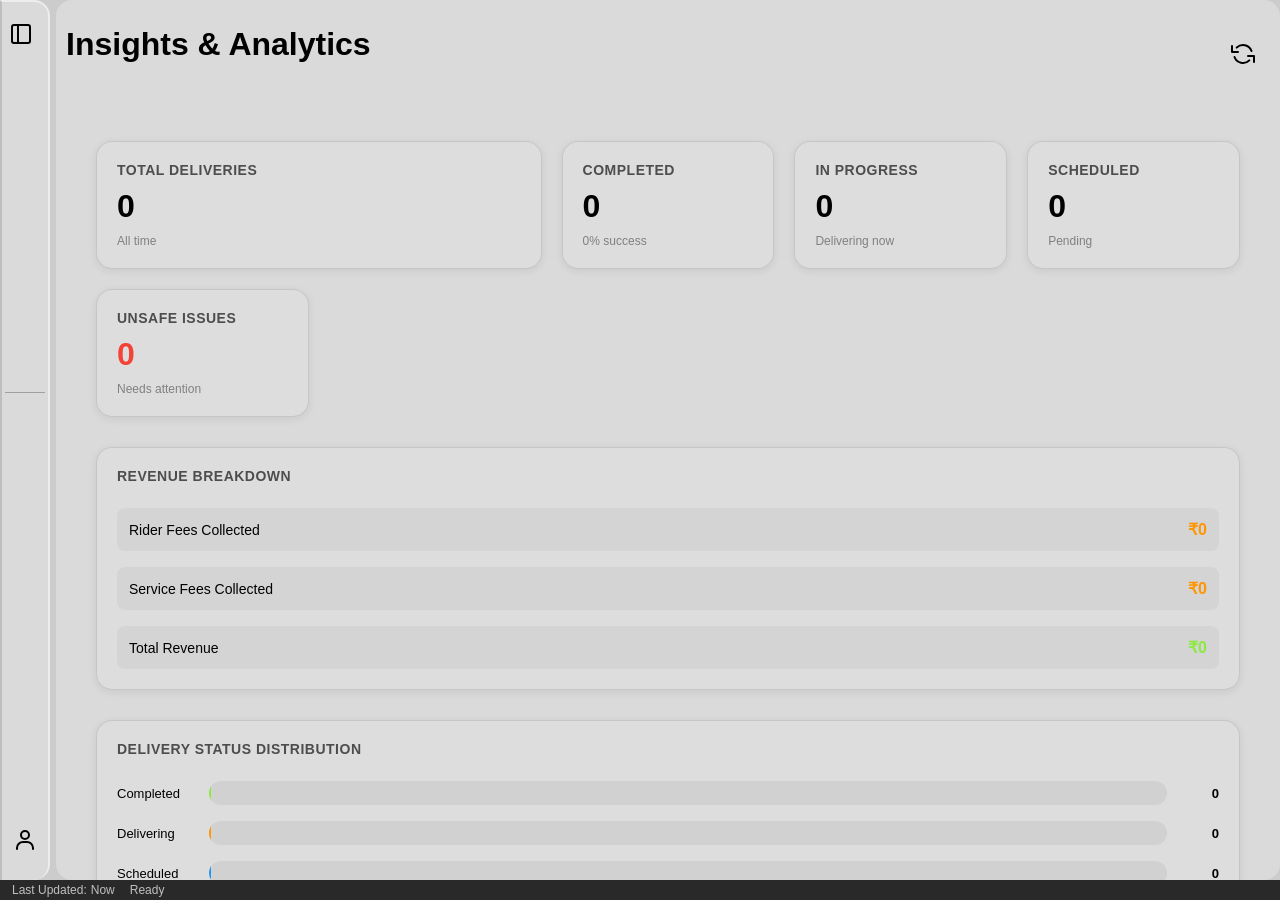
==== insights.html @ ecb58140 "Create insights page with analytics dashboard" ====
<!DOCTYPE html>
<html lang="en">
  <head>
    <meta charset="UTF-8" />
    <meta name="viewport" content="width=device-width, initial-scale=1.0" />
    <link rel="stylesheet" href="style.css" />
    <link rel="stylesheet" href="insights.css" />
    <title>Insights - Deliva</title>
  </head>
  <body>
    <div class="parent-container" id="parentContainer">
      <div class="menu-panel">
        <div class="menu-bg"></div>
        <div class="menu-header">
          <h3>Deliva</h3>
          <div class="header-item" id="menuBtn">
            <svg
              xmlns="http://www.w3.org/2000/svg"
              width="24"
              height="24"
              viewBox="0 0 24 24"
              fill="none"
              stroke="currentColor"
              stroke-width="2"
              stroke-linecap="round"
              stroke-linejoin="round"
              class="lucide lucide-panel-left-icon lucide-panel-left"
            >
              <rect width="18" height="18" x="3" y="3" rx="2" />
              <path d="M9 3v18" />
            </svg>
          </div>
        </div>

        <div class="menu-ctrl-sec">
          <div class="row">
            <div class="location-info" id="locationBtn">
              <div class="image"></div>
              <div class="name">Location</div>
            </div>
            <div class="location-info">
              <div class="image"></div>
              <div class="name">Location</div>
            </div>
            <div class="location-info">
              <div class="image"></div>
              <div class="name">Location</div>
            </div>
          </div>
          <div class="row">
            <div class="location-info">
              <div class="image"></div>
              <div class="name">Location</div>
            </div>
            <div class="location-info">
              <div class="image"></div>
              <div class="name">Location</div>
            </div>
            <div class="location-info">
              <div class="image"></div>
              <div class="name">Location</div>
            </div>
          </div>
          <div class="row">
            <div class="location-info">
              <div class="image"></div>
              <div class="name">Location</div>
            </div>
            <div class="location-info">
              <div class="image"></div>
              <div class="name">Location</div>
            </div>
            <div class="location-info">
              <div class="image"></div>
              <div class="name">Location</div>
            </div>
          </div>
        </div>
        <div class="divider"></div>
        <div class="menu-item-sec">
          <a href="index.html" class="menu-item" style="text-decoration: none; color: inherit;">Dashboard</a>
          <div class="menu-item">Insights</div>
          <div class="menu-item">Menu item</div>
          <div class="menu-item">Menu item</div>
          <div class="menu-item">Menu item</div>
          <div class="menu-item">Menu item</div>
          <div class="menu-item">Menu item</div>
        </div>

        <div class="menu-footer">
          <div class="menu-footer-item" id="profileBtn">
            <svg
              xmlns="http://www.w3.org/2000/svg"
              width="24"
              height="24"
              viewBox="0 0 24 24"
            >
              <g
                fill="none"
                stroke="currentColor"
                stroke-dasharray="28"
                stroke-linecap="round"
                stroke-linejoin="round"
                stroke-width="2"
              >
                <path d="M4 21v-1c0 -3.31 2.69 -6 6 -6h4c3.31 0 6 2.69 6 6v1">
                  <animate
                    fill="freeze"
                    attributeName="stroke-dashoffset"
                    dur="0.4s"
                    values="28;0"
                  />
                </path>
                <path
                  stroke-dashoffset="28"
                  d="M12 11c-2.21 0 -4 -1.79 -4 -4c0 -2.21 1.79 -4 4 -4c2.21 0 4 1.79 4 4c0 2.21 -1.79 4 -4 4Z"
                >
                  <animate
                    fill="freeze"
                    attributeName="stroke-dashoffset"
                    begin="0.4s"
                    dur="0.4s"
                    to="0"
                  />
                </path>
              </g>
            </svg>
          </div>
          <div class="menu-footer-item" id="settingBtn">
            <svg
              xmlns="http://www.w3.org/2000/svg"
              width="24"
              height="24"
              viewBox="0 0 24 24"
            >
              <g fill="none" stroke="currentColor" stroke-width="1.5">
                <circle cx="12" cy="12" r="3" />
                <path
                  d="M13.765 2.152C13.398 2 12.932 2 12 2s-1.398 0-1.765.152a2 2 0 0 0-1.083 1.083c-.092.223-.129.484-.143.863a1.62 1.62 0 0 1-.79 1.353a1.62 1.62 0 0 1-1.567.008c-.336-.178-.579-.436-.864-.756a2 2 0 0 0-1.083-1.083C3.398 2 2.932 2 2 2M10.235 21.848C10.602 22 11.068 22 12 22s1.398 0 1.765-.152a2 2 0 0 0 1.083-1.083c.092-.223.129-.484.143-.863a1.62 1.62 0 0 1 .79-1.353a1.62 1.62 0 0 1 1.567-.008c.336.178.579.436.864.756a2 2 0 0 0 1.083 1.083c.367.152.833.152 1.765.152M2 12c0 .932 0 1.398.152 1.765a2 2 0 0 0 1.083 1.083c.223.092.484.129.863.143a1.62 1.62 0 0 1 1.353.79a1.62 1.62 0 0 1 .008 1.567c-.178.336-.436.579-.756.864a2 2 0 0 0-1.083 1.083C2 20.602 2 21.068 2 22M22 12c0 .932 0 1.398-.152 1.765a2 2 0 0 1-1.083 1.083c-.223.092-.484.129-.863.143a1.62 1.62 0 0 0-1.353.79a1.62 1.62 0 0 0-.008 1.567c.178.336.436.579.756.864a2 2 0 0 1 1.083 1.083C22 20.602 22 21.068 22 22"
                />
              </g>
            </svg>
          </div>
        </div>
      </div>

      <div class="pages">
        <div class="page main">
          <div class="page-header">
            <h1 style="margin: 0;">Insights & Analytics</h1>
            <div class="header-item" id="refreshInsights" title="Refresh data">
              <svg
                xmlns="http://www.w3.org/2000/svg"
                width="24"
                height="24"
                viewBox="0 0 24 24"
                fill="none"
                stroke="currentColor"
                stroke-width="2"
                stroke-linecap="round"
                stroke-linejoin="round"
              >
                <polyline points="1 4 1 10 7 10"></polyline>
                <polyline points="23 20 23 14 17 14"></polyline>
                <path d="M20.49 9A9 9 0 0 0 5.64 5.64M3.51 15A9 9 0 0 0 18.36 18.36"></path>
              </svg>
            </div>
          </div>

          <div class="page-content">
            <div class="insights-grid">
              <!-- Key Metrics Row -->
              <div class="insights-row">
                <div class="insight-card large">
                  <div class="insight-label">Total Deliveries</div>
                  <div class="insight-value" id="totalDeliveries">0</div>
                  <div class="insight-detail">All time</div>
                </div>

                <div class="insight-card">
                  <div class="insight-label">Completed</div>
                  <div class="insight-value" id="completedDeliveries">0</div>
                  <div class="insight-detail">
                    <span id="completionRate">0</span>% success
                  </div>
                </div>

                <div class="insight-card">
                  <div class="insight-label">In Progress</div>
                  <div class="insight-value" id="inProgressDeliveries">0</div>
                  <div class="insight-detail">Delivering now</div>
                </div>

                <div class="insight-card">
                  <div class="insight-label">Scheduled</div>
                  <div class="insight-value" id="scheduledDeliveries">0</div>
                  <div class="insight-detail">Pending</div>
                </div>

                <div class="insight-card">
                  <div class="insight-label">Unsafe Issues</div>
                  <div class="insight-value" id="unsafeDeliveries" style="color: #f44336;">0</div>
                  <div class="insight-detail">Needs attention</div>
                </div>
              </div>

              <!-- Revenue Metrics -->
              <div class="insights-row">
                <div class="insight-card full-width">
                  <div class="insight-label">Revenue Breakdown</div>
                  <div class="revenue-breakdown">
                    <div class="revenue-item">
                      <span class="revenue-label">Rider Fees Collected</span>
                      <span class="revenue-value">₹<span id="totalRiderFees">0</span></span>
                    </div>
                    <div class="revenue-item">
                      <span class="revenue-label">Service Fees Collected</span>
                      <span class="revenue-value">₹<span id="totalServiceFees">0</span></span>
                    </div>
                    <div class="revenue-item">
                      <span class="revenue-label">Total Revenue</span>
                      <span class="revenue-value" style="color: #8be93f;">₹<span id="totalRevenue">0</span></span>
                    </div>
                  </div>
                </div>
              </div>

              <!-- Delivery Status Chart -->
              <div class="insights-row">
                <div class="insight-card full-width">
                  <div class="insight-label">Delivery Status Distribution</div>
                  <div class="chart-container">
                    <div class="chart-bar">
                      <div class="bar-label">Completed</div>
                      <div class="bar-wrapper">
                        <div class="bar" style="background: #8be93f; width: 0%;" id="barCompleted"></div>
                      </div>
                      <div class="bar-value" id="valueCompleted">0</div>
                    </div>
                    <div class="chart-bar">
                      <div class="bar-label">Delivering</div>
                      <div class="bar-wrapper">
                        <div class="bar" style="background: #ff9500; width: 0%;" id="barDelivering"></div>
                      </div>
                      <div class="bar-value" id="valueDelivering">0</div>
                    </div>
                    <div class="chart-bar">
                      <div class="bar-label">Scheduled</div>
                      <div class="bar-wrapper">
                        <div class="bar" style="background: #2196f3; width: 0%;" id="barScheduled"></div>
                      </div>
                      <div class="bar-value" id="valueScheduled">0</div>
                    </div>
                    <div class="chart-bar">
                      <div class="bar-label">Unsafe</div>
                      <div class="bar-wrapper">
                        <div class="bar" style="background: #f44336; width: 0%;" id="barUnsafe"></div>
                      </div>
                      <div class="bar-value" id="valueUnsafe">0</div>
                    </div>
                  </div>
                </div>
              </div>

              <!-- Top Destinations -->
              <div class="insights-row">
                <div class="insight-card large">
                  <div class="insight-label">Top Destinations</div>
                  <div class="destination-list" id="topDestinations">
                    <div class="empty-state">No destinations yet</div>
                  </div>
                </div>

                <!-- Top Agents -->
                <div class="insight-card large">
                  <div class="insight-label">Top Performing Agents</div>
                  <div class="agent-list" id="topAgents">
                    <div class="empty-state">No agents yet</div>
                  </div>
                </div>
              </div>

              <!-- Recent Deliveries -->
              <div class="insights-row">
                <div class="insight-card full-width">
                  <div class="insight-label">Recent Deliveries</div>
                  <div class="recent-deliveries" id="recentDeliveries">
                    <div class="empty-state">No deliveries recorded</div>
                  </div>
                </div>
              </div>
            </div>
          </div>
        </div>
      </div>
    </div>

    <div class="footer-notes-bar">
      <div class="f-note">Last Updated: <span id="lastUpdated">Now</span></div>
      <div class="f-note" id="footerStatus">Ready</div>
    </div>

    <script src="main.js"></script>
    <script src="insights.js"></script>
  </body>
</html>
---- style.css ----
/* :root {
  hoverbg: hsl(0, 0%, 50%, 0.2);
} */
* {
  padding: 0;
  margin: 0;
  box-sizing: border-box;
}
body {
  height: 100vh;
  min-width: 300px;
  overflow: hidden;
  background: hsl(0, 0%, 80%);
  font-family: "Segoe UI", Tahoma, Geneva, Verdana, sans-serif;
  display: flex;
  flex-direction: column;
}
::-webkit-scrollbar {
  width: 6px;
}
::-webkit-scrollbar-track {
  background: transparent;
}
::-webkit-scrollbar-thumb {
  border: 1px solid hsla(0, 0%, 44%, 0.247);
  border-radius: 3px;
  background: rgba(185, 185, 185, 0.884);
}
.parent-container {
  width: 100%;
  flex: 1;
  min-height: 0;
  background: hsl(0, 0%, 80%);
  display: flex;
  justify-content: flex-start;
  gap: 6px;
  position: relative;
  overflow: hidden;
}
.pages {
  width: 100%;
  flex: 1;
  position: relative;
  /* background: green; */
  overflow: hidden;
  display: flex;
}
.page {
  width: 100%;
  height: 100%;
  padding: 10px;
  border-radius: 16px;
  background: hsl(0, 0%, 88%, 0.7);
  position: absolute;
  top: 0;
  left: 0;
  transform: translateX(100%);
  transition: transform 0.3s ease;
  display: flex;
  flex-direction: column;
  overflow-y: auto;
  padding-bottom: 100px;
}
.main {
  transform: translateX(0);
}
.page.show {
  transform: translateX(0);
}
#locationBtn {
  background: green;
}
.page-header {
  padding: 16px 0 30px;
  display: flex;
  justify-content: space-between;
}
.location-page-header {
  padding: 20px;
  background: hsl(0, 0%, 0%, 0.5);
  position: absolute;
  top: 4px;
  left: 0;
  right: 0;
}
/* .location-coverimg-container {
} */
.location-coverimg {
  width: 100%;
  height: 150px;
  position: absolute;
  top: 0;
  left: 0;
  background-image: url("images/image3.jpg");
  background-repeat: no-repeat;
  background-position: center;
  background-size: cover;
}
.image-blur {
  width: 100%;
  height: 20px;
  padding: 16px;
  background: hsl(0, 0%, 0%, .1);
  backdrop-filter: blur(10px);
  position: absolute;
  left: 0;
  bottom: 0;
}
.image-line-blur {
  width: 100%;
  height: 50px;
  padding: 16px;
  background: hsl(0, 0%, 60%, 0.1);
  backdrop-filter: blur(10px);
  position: absolute;
  left: 0;
  bottom: -35px;
}
.location-content {
  width: 100%;
  flex: 1;
  padding: 10px;
  background: hsl(0, 0%, 76%, 0.5);
  border-radius: 16px;
  position: absolute;
  top: 130px;
  left: 0;
}
.location-name {
  width: fit-content;
  padding: 6px 12px;
  border: 1px solid #fff;
  border-radius: 8px;
  background: rgb(255, 115, 0);
  color: #fff;
  position: relative;
  top: -30px;
}
.agent-details {
  padding: 24px 16px;
  border-radius: 16px;
  background: #ecd38e;
  display: flex;
  flex-direction: column;
  gap: 30px;
}
.agent-info-item {
  display: flex;
  align-items: start;
  gap: 18px;
}
.agent-info {
  width: fit-content;
  border: 1px solid;
  border-radius: 8px;
  padding: 4px;
  position: relative;
}
.agent-info h3 {
  font-size: 14px;
  font-weight: 400;
}
.agent-info .icon {
  width: 22px;
  height: 22px;
  border-radius: 50%;
  background: #ecd38e;
  position: absolute;
  top: -60%;
  display: flex;
  align-items: center;
  justify-content: center;
}
.agent-info .icon svg {
  width: 18px;
  height: 18px;
}
.numbers-container {
  display: flex;
  flex-direction: column;
  align-items: start;
}
.divider {
  height: 1px;
  width: 100%;
  background: hsla(0, 0%, 40%, 0.5);
  /* background: hsla(0, 0%, 0%, 0.9); */
  margin: 10px 0;
}
.menu-bg {
  position: absolute;
  inset: 0;
  width: 220px;
  border-radius: 0 16px 16px 0;
  background: url("images/UI/cc1b6f63-4855-457a-b204-3579b3ddf3bd.jpeg");
  filter: blur(16px);
  z-index: -100;
}
.menu-panel {
  height: 100%;
  width: 50px;
  flex-shrink: 0;
  padding: 3px;
  padding-bottom: 10px;
  border-top: 2px solid hsla(0, 0%, 100%, 0.5);
  border-right: 2px solid hsla(0, 0%, 100%, 0.5);
  border-left: 2px solid hsl(0, 0%, 50%, 0.3);
  border-radius: 0 16px 16px 0;
  background: hsl(0, 0%, 88%, 0.7);
  display: flex;
  flex-direction: column;
  gap: 10px;
  overflow: hidden;
  position: relative;
  /* margin-left: -12px; */
  transition:
    width 0.3s ease,
    margin-left 0.3s ease;
    /* 0.5s cubic-bezier(0.175, 0.885, 0.32, 1.275) */
}
.parent-container.menu #menuBtn {
  margin-right: 6px;
}
.parent-container.menu .menu-panel {
  width: 220px;
  overflow-y: auto;
}
.parent-container.menu .menu-header h3 {
  transform: translateX(0);
}
.parent-container.menu .menu-ctrl-sec {
  transform: translateX(0);
}
.parent-container.menu .menu-item-sec {
  opacity: 1;
  transform: translateX(0);
}
.menu-panel::-webkit-scrollbar {
  display: none;
}
.menu-header {
  padding: 10px;
  display: flex;
  align-items: center;
  justify-content: space-between;
}
.menu-header h3 {
  font-size: 32px;
  font-weight: 600;
  color: hsla(0, 0%, 0%, 0.1);
  transform: translateX(-170%);
  transition: 0.6s ease;
}
.menu-ctrl-sec {
  height: 300px;
  width: 100%;
  padding: 14px 15px;
  border: 1px solid hsla(0, 0%, 0%, 0.3);
  border-radius: 22px;
  background: hsl(0, 0%, 85%, 0.8);
  display: flex;
  flex-direction: column;
  align-items: center;
  justify-content: space-between;
  flex-shrink: 0;
  overflow: hidden;
  transform: translateX(-180%);
  transition: 0.4s cubic-bezier(0.375, 1.185, 0.32, 1.075);
}
.location-info {
  width: 58px;
  padding: 6px 3px;
  border-radius: 12px;
  display: flex;
  flex-direction: column;
  align-items: center;
  justify-content: center;
  cursor: pointer;
  gap: 6px;
  overflow: hidden;
  text-overflow: ellipsis;
  /* display: inline-block; */
  white-space: nowrap;
}
.location-info .image {
  width: 40px;
  height: 40px;
  border-radius: 50%;
  background: rgb(150, 150, 150);
}
.location-info .name {
  padding: 3px;
  font-size: 14px;
  display: inline-block;
  white-space: nowrap;
  text-overflow: ellipsis;
  text-align: start;
  /* background: blue; */
}
.location-info:hover {
  background: hsl(0, 0%, 96%);
}
.location-items-container {
  height: 500px;
  border-radius: 16px;
  background: rgba(168, 146, 146, 0.158);
  box-shadow: 3px 3px 8px hsl(0, 0%, 0%, 0.2);
  margin-top: 14px;
}
#menuBtn {
  position: absolute;
  right: 0;
  transition: 0.6s ease;
}
.menu-item-sec {
  padding: 18px 8px;
  border-radius: 26px;
  background: hsl(0, 0%, 70%, 0.2);
  display: flex;
  flex-direction: column;
  gap: 10px;
  margin-top: 30px;
  opacity: 0;
  transition: 0.4s ease;
  transform: translateX(-60px);
}
.menu-item {
  width: 100%;
  padding: 8px 12px;
  border-radius: 16px;
  background: hsl(0, 0%, 70%, 0.1);
  cursor: pointer;
  white-space: nowrap;
}
.menu-item:hover {
  background: hsl(0, 0%, 96%);
}
.menu-footer {
  display: flex;
  justify-content: space-between;
  gap: 10px;
  margin-top: auto;
  padding-bottom: 10px;
}
.menu-footer-item {
  width: fit-content;
  padding: 8px;
  border-radius: 50%;
  cursor: pointer;
  display: flex;
  align-items: center;
  justify-content: center;
}
.menu-footer-item:hover {
  background: hsl(0, 0%, 70%, 0.3);
}
.searchbar {
  padding: 12px 18px;
  width: 400px;
  border: none;
  border-top: 1px solid #ffffff9f;
  border-right: 1px solid #ffffff9f;
  border-radius: 20px;
  outline: none;
  background: hsl(0, 0%, 80%, 0.2);
  box-shadow: -2px 3px 6px hsl(0, 0%, 60%, 0.3);
  margin-top: -10px;
}
.header-item {
  width: 55px;
  height: 55px;
  border-radius: 6px;
  display: flex;
  justify-content: center;
  align-items: center;
  cursor: pointer;
}
.header-item:hover {
  background: hsl(0, 0%, 50%, 0.2);
}
.page-content {
  width: 100%;
  padding: 10px;
  display: flex;
  flex-direction: column;
  position: relative;
  background: none;
}
.filter-wrapper {
  display: flex;
  justify-content: flex-start;
  gap: 20px;
  margin: 6px;
  overflow-x: auto;
  -webkit-overflow-scrolling: touch;
  scrollbar-width: none;
}
.filter-wrapper::-webkit-scrollbar {
  display: none;
}
.filter-item.active {
  background: hsl(0, 0%, 96%);
  font-weight: 600;
}
.filter-item {
  min-width: 60px;
  padding: 6px 12px;
  border-radius: 20px;
  background: hsl(0, 0%, 70%, 0.1);
  display: flex;
  align-items: center;
  justify-content: center;
  white-space: nowrap;
  cursor: pointer;
}
.filter-item:hover {
  background: hsl(0, 0%, 96%);
}
.filter-xrns-container {
  width: 100%;
  max-width: 1200px;
  background: none;
  position: relative;
  margin: 0 auto;
  overflow: hidden;
  transition: height 0.3s ease;
}
.filter-xrn {
  width: 100%;
  padding: 20px;
  background: none;
  position: absolute;
  top: 0;
  left: 0;
  opacity: 0;
  transform: translateX(100%);
  transition:
    transform 0.3s ease,
    opacity 0.25s ease;
  pointer-events: none;
}
.filter-xrn.active {
  opacity: 1;
  transform: translateX(0);
  pointer-events: auto;
}
.footer-notes-bar {
  width: 100%;
  height: 20px;
  padding: 2px 12px;
  background: hsl(0, 0%, 0%, 0.8);
  backdrop-filter: blur(5px);
  flex: 0 0 auto;
  color: hsla(0, 0%, 100%, 0.7);
  font-size: 12px;
  display: flex;
  align-items: center;
  gap: 15px;
  overflow-x: auto;
  white-space: nowrap;
}
.f-note {
  display: flex;
  align-items: center;
  gap: 4px;
}
.f-note svg {
  color: orange;
}
#footerClient {
  margin-left: auto;
}
.display-sec {
  border-radius: 26px;
  display: flex;
  flex-direction: row;
  align-items: center;
  justify-content: flex-start;
  width: 100%;
  overflow-x: auto;
  background: none;
  gap: 16px;
  scroll-snap-type: x mandatory;
  -webkit-overflow-scrolling: touch;
}
.display-sec::-webkit-scrollbar {
  display: none;
}
.display-card {
  width: 100%;
  max-width: 500px;
  height: 200px;
  margin-top: 20px;
  margin-bottom: 20px;
  border-radius: 26px;
  background-repeat: no-repeat;
  background-position: center;
  background-size: cover;
  display: flex;
  flex-shrink: 0;
  scroll-snap-align: center;
}
/* slider keyframes removed: using scroll-snap + JS-driven scrolling */

@media (max-width: 600px) {
  .display-card {
    max-width: 90vw;
    height: 160px;
    border-radius: 18px;
  }
  .searchbar {
    width: calc(100% - 120px);
  }
  .menu-panel {
    max-width: 200px;
  }
  .filter-xrn {
    padding: 12px;
  }
  .filter-wrapper {
    gap: 10px;
    margin: 6px 4px;
  }
}
.header-text {
  width: 100%;
  max-width: 1080px;
  margin-bottom: 6px;
  display: flex;
  background: none;
}
.header-text h2 {
  width: fit-content;
  display: flex;
  align-items: center;
  justify-content: flex-start;
}
.code-container {
  flex: 1;
  display: flex;
  align-items: center;
  justify-content: center;
  background: none;
  margin-left: auto;
}
.btn {
  width: 60px;
  padding: 2px 36px;
  border-radius: 7px;
  outline: none;
  border: none;
  display: flex;
  align-items: center;
  justify-content: center;
  cursor: pointer;
  transition: 0.2s ease;
}
.btn:hover {
  background: hsl(0, 0%, 70%, 0.2);
}
.btn:active {
  transform: scale(0.9);
}
#expandBtn {
  display: none;
  margin-left: auto;
}
.items-info-container {
  width: 100%;
  display: flex;
  flex-direction: column;
  align-items: center;
  justify-content: center;
  position: relative;
  margin-top: 60px;
}
.receipt-form {
  width: 100%;
  max-width: 1080px;
  padding: 20px 16px;
  border: 1px solid rgba(28, 95, 158, 0.603);
  border-radius: 26px;
  background: hsla(0, 0%, 64%, 0.4);
  display: flex;
  flex-direction: column;
  justify-content: space-between;
}
.process-indicator {
  display: flex;
  gap: 1px;
}
.indicator {
  width: 40px;
  height: 40px;
  padding: 2px;
  border-radius: 10px;
  background: none;
  display: flex;
  align-items: center;
  justify-content: center;
}
.indicator svg {
  /* width: 24px;
  height: 24px; */
  stroke-width: 2px;
  stroke: blue;
}
.indicator:hover {
  width: 50px;
  height: 40px;
  background: hsl(0, 0%, 0%, 0.2);
}
.item-info {
  width: 100%;
  max-width: 500px;
  /* max-width: 100px; */
  padding: 6px;
  background: none;
  display: flex;
  white-space: nowrap;
  gap: 2px;
  overflow: hidden;
}
.row {
  display: flex;
  justify-content: space-between;
  gap: 10px;
}
.space-up {
  margin-top: 20px;
}
.input-field {
  width: 100%;
  flex: 1;
  padding: 3px 6px;
  outline: none;
  border: none;
  border-bottom: 1px solid hsl(0, 0%, 50%);
  border-radius: 3px;
  background: hsla(0, 0%, 90%, 0.4);
  /* background: none; */
}
.date-field {
  width: 180px;
  overflow: hidden;
  margin-left: auto;
  margin-bottom: 24px;
}
.save-btn {
  width: fit-content;
  padding: 8px 30px;
  border-radius: 16px;
  background: #8be93f;
  margin-top: 20px;
  margin-left: 50%;
  transform: translateX(-50%);
  cursor: pointer;
}
.save-btn:hover {
  background: #a0f15c;
}
.location-set {
  width: 100%;
  max-width: 1080px;
  padding: 20px 16px;
  /* margin-top: 65px; */
  border-radius: 26px;
  background: none;
  box-shadow: 1px 1px 8px hsl(0, 0%, 0%, 0.2);
  position: relative;
}
.date-container {
  width: fit-content;
  padding: 6px 12px;
  border-radius: 8px;
  background: hsla(0, 0%, 0%, 0.145);
  font-weight: 400;
  margin-left: auto;
  cursor: pointer;
  transition: 0.2s ease;
}
.date-container:hover {
  background: hsla(0, 0%, 30%, 0.145);
}
.destination-container {
  width: fit-content;
  padding: 2px;
  padding-right: 4px;
  border-radius: 7px;
  display: flex;
  align-items: center;
  justify-content: center;
  gap: 10px;
  cursor: pointer;
}
.destination-container:hover {
  background: hsla(0, 0%, 40%, 0.2);
}
.location {
  width: 100%;
  display: flex;
  justify-content: space-between;
  align-items: center;
  background: none;
}
.location-item-counter {
  padding: 4px;
  margin-right: auto;
  margin-top: auto;
  margin-bottom: 2px;
  border-radius: 5px;
  background: #000;
  color: #fff;
  transform: scale(0.5);
  cursor: default;
}
.editor-card {
  display: flex;
  gap: 8px;
  opacity: 0;
  transition: 0.2s ease;
  position: absolute;
  top: -15px;
  right: 10px;
}
.bill:hover .editor-card {
  opacity: 1;
}
.editor-item {
  padding: 4px 6px;
  border: 3px solid hsl(0, 0%, 88%, 0.7);
  border-radius: 7px;
  background: hsla(0, 0%, 40%, 0.2);
  cursor: pointer;
}
.editor-item:hover {
  border: 1px solid hsl(0, 0%, 10%);
  background: hsla(0, 0%, 60%, 0.2);
}
.editor-item:active {
  background: hsla(0, 0%, 50%, 0.3);
  transform: scale(0.9);
}
.editor-item svg {
  width: 14px;
  height: 14px;
}
.item-senders {
  width: fit-content;
  border-radius: 7px;
  padding: 6px 1px;
  padding-right: 2px;
  display: flex;
  justify-content: center;
  cursor: pointer;
}
.item-senders:hover {
  background: hsl(0, 0%, 40%, 0.2);
}
.item-senders svg {
  width: 24px;
  height: 24px;
}
.sender-name h3 {
  font-weight: 600;
  margin-left: 2px;
}
.bill-container {
  width: 100%;
  display: flex;
  flex-direction: column;
  justify-content: center;
  align-items: center;
  gap: 30px;
}
.bill {
  padding: 12px;
  margin-left: 22px;
  border-radius: 14px;
  background: hsla(0, 0%, 70%, 0.4);
  margin-top: 20px;
  display: flex;
  align-items: center;
  gap: 12px;
  position: relative;
}
.bill::before {
  content: "";
  width: 1px;
  height: 124px;
  margin-left: -30px;
  background: hsla(0, 0%, 20%, 0.2);
  position: absolute;
}
.bill:last-child {
  margin-bottom: 14px;
}
.bill-item-img {
  width: 60px;
  height: 60px;
  border-top: 1px solid #ffffffd0;
  border-right: 1px solid #ffffffd0;
  border-radius: 8px;
  background: rgb(129, 129, 129);
}
.bill-details {
  width: 100%;
  display: flex;
  flex-direction: column;
  justify-content: space-between;
}
.output-value {
  margin-left: 3px;
  font-weight: 500;
}
.code {
  margin-left: auto;
  width: fit-content;
  margin-top: -20px;
  font-weight: 600;
}
---- insights.css ----
/* Insights Page Styles */

.insights-grid {
  width: 100%;
  max-width: 1200px;
  margin: 0 auto;
  display: flex;
  flex-direction: column;
  gap: 30px;
  padding: 20px;
}

.insights-row {
  display: grid;
  grid-template-columns: repeat(auto-fit, minmax(200px, 1fr));
  gap: 20px;
  width: 100%;
}

.insight-card {
  padding: 20px;
  border-radius: 16px;
  background: hsl(0, 0%, 88%, 0.5);
  border: 1px solid hsla(0, 0%, 0%, 0.1);
  box-shadow: 0 2px 8px hsl(0, 0%, 0%, 0.08);
  display: flex;
  flex-direction: column;
  gap: 12px;
  transition: all 0.3s ease;
}

.insight-card:hover {
  box-shadow: 0 4px 12px hsl(0, 0%, 0%, 0.12);
  transform: translateY(-2px);
}

.insight-card.large {
  grid-column: span 2;
}

.insight-card.full-width {
  grid-column: 1 / -1;
}

@media (max-width: 768px) {
  .insight-card.large {
    grid-column: span 1;
  }

  .insights-row {
    grid-template-columns: 1fr;
  }
}

.insight-label {
  font-size: 14px;
  font-weight: 600;
  color: hsl(0, 0%, 30%);
  text-transform: uppercase;
  letter-spacing: 0.5px;
}

.insight-value {
  font-size: 32px;
  font-weight: 700;
  color: hsl(0, 0%, 0%);
  line-height: 1;
}

.insight-detail {
  font-size: 12px;
  color: hsl(0, 0%, 50%);
}

/* Chart Styles */
.chart-container {
  display: flex;
  flex-direction: column;
  gap: 16px;
  margin-top: 12px;
}

.chart-bar {
  display: flex;
  align-items: center;
  gap: 12px;
}

.bar-label {
  min-width: 80px;
  font-size: 13px;
  font-weight: 500;
}

.bar-wrapper {
  flex: 1;
  height: 24px;
  background: hsl(0, 0%, 70%, 0.3);
  border-radius: 12px;
  overflow: hidden;
  position: relative;
}

.bar {
  height: 100%;
  border-radius: 12px;
  transition: width 0.4s ease;
  min-width: 2px;
}

.bar-value {
  min-width: 40px;
  text-align: right;
  font-weight: 600;
  font-size: 13px;
}

/* Destination List */
.destination-list {
  display: flex;
  flex-direction: column;
  gap: 12px;
  margin-top: 12px;
}

.destination-item {
  display: flex;
  justify-content: space-between;
  align-items: center;
  padding: 12px;
  background: hsl(0, 0%, 80%, 0.5);
  border-radius: 8px;
  border-left: 4px solid #8be93f;
}

.dest-name {
  font-weight: 500;
  font-size: 14px;
}

.dest-count {
  font-weight: 600;
  background: hsl(0, 0%, 96%);
  padding: 4px 12px;
  border-radius: 12px;
  font-size: 12px;
}

/* Agent List */
.agent-list {
  display: flex;
  flex-direction: column;
  gap: 12px;
  margin-top: 12px;
}

.agent-item {
  display: flex;
  justify-content: space-between;
  align-items: center;
  padding: 12px;
  background: hsl(0, 0%, 80%, 0.5);
  border-radius: 8px;
  transition: all 0.2s ease;
}

.agent-item:hover {
  background: hsl(0, 0%, 85%, 0.7);
}

.agent-info-display {
  display: flex;
  align-items: center;
  gap: 12px;
  flex: 1;
}

.agent-avatar {
  width: 40px;
  height: 40px;
  border-radius: 50%;
  background: hsl(0, 0%, 70%);
  display: flex;
  align-items: center;
  justify-content: center;
  font-size: 20px;
}

.agent-details {
  display: flex;
  flex-direction: column;
  gap: 2px;
}

.agent-name {
  font-weight: 600;
  font-size: 14px;
}

.agent-stat {
  font-size: 12px;
  color: hsl(0, 0%, 50%);
}

.agent-score {
  font-weight: 700;
  font-size: 16px;
  color: #8be93f;
}

/* Revenue Breakdown */
.revenue-breakdown {
  display: flex;
  flex-direction: column;
  gap: 16px;
  margin-top: 12px;
}

.revenue-item {
  display: flex;
  justify-content: space-between;
  align-items: center;
  padding: 12px;
  background: hsl(0, 0%, 80%, 0.5);
  border-radius: 8px;
}

.revenue-label {
  font-weight: 500;
  font-size: 14px;
}

.revenue-value {
  font-weight: 700;
  font-size: 16px;
  color: #ff9500;
}

/* Recent Deliveries */
.recent-deliveries {
  display: flex;
  flex-direction: column;
  gap: 12px;
  margin-top: 12px;
  max-height: 400px;
  overflow-y: auto;
}

.recent-delivery-item {
  display: grid;
  grid-template-columns: auto 1fr auto;
  align-items: center;
  gap: 16px;
  padding: 12px;
  background: hsl(0, 0%, 80%, 0.5);
  border-radius: 8px;
  border-left: 4px solid #2196f3;
}

.delivery-status-badge {
  width: 32px;
  height: 32px;
  border-radius: 50%;
  display: flex;
  align-items: center;
  justify-content: center;
  font-size: 14px;
  font-weight: 600;
}

.delivery-status-badge.delivered {
  background: #8be93f;
  color: white;
}

.delivery-status-badge.delivering {
  background: #ff9500;
  color: white;
}

.delivery-status-badge.scheduled {
  background: #2196f3;
  color: white;
}

.delivery-status-badge.unsafe {
  background: #f44336;
  color: white;
}

.delivery-info {
  display: flex;
  flex-direction: column;
  gap: 4px;
}

.delivery-to {
  font-weight: 600;
  font-size: 14px;
}

.delivery-meta {
  font-size: 12px;
  color: hsl(0, 0%, 50%);
}

.delivery-amount {
  font-weight: 700;
  font-size: 14px;
  text-align: right;
}

.empty-state {
  padding: 40px 20px;
  text-align: center;
  color: hsl(0, 0%, 50%);
  font-size: 14px;
}

/* Refresh Button Animation */
#refreshInsights:hover {
  animation: spin 0.6s linear;
}

@keyframes spin {
  from {
    transform: rotate(0deg);
  }
  to {
    transform: rotate(360deg);
  }
}

/* Responsive */
@media (max-width: 768px) {
  .insights-grid {
    gap: 20px;
    padding: 12px;
  }

  .insights-row {
    gap: 12px;
  }

  .insight-card {
    padding: 16px;
    gap: 8px;
  }

  .insight-value {
    font-size: 24px;
  }

  .recent-delivery-item {
    grid-template-columns: 1fr;
    gap: 8px;
  }

  .delivery-amount {
    text-align: left;
  }
}
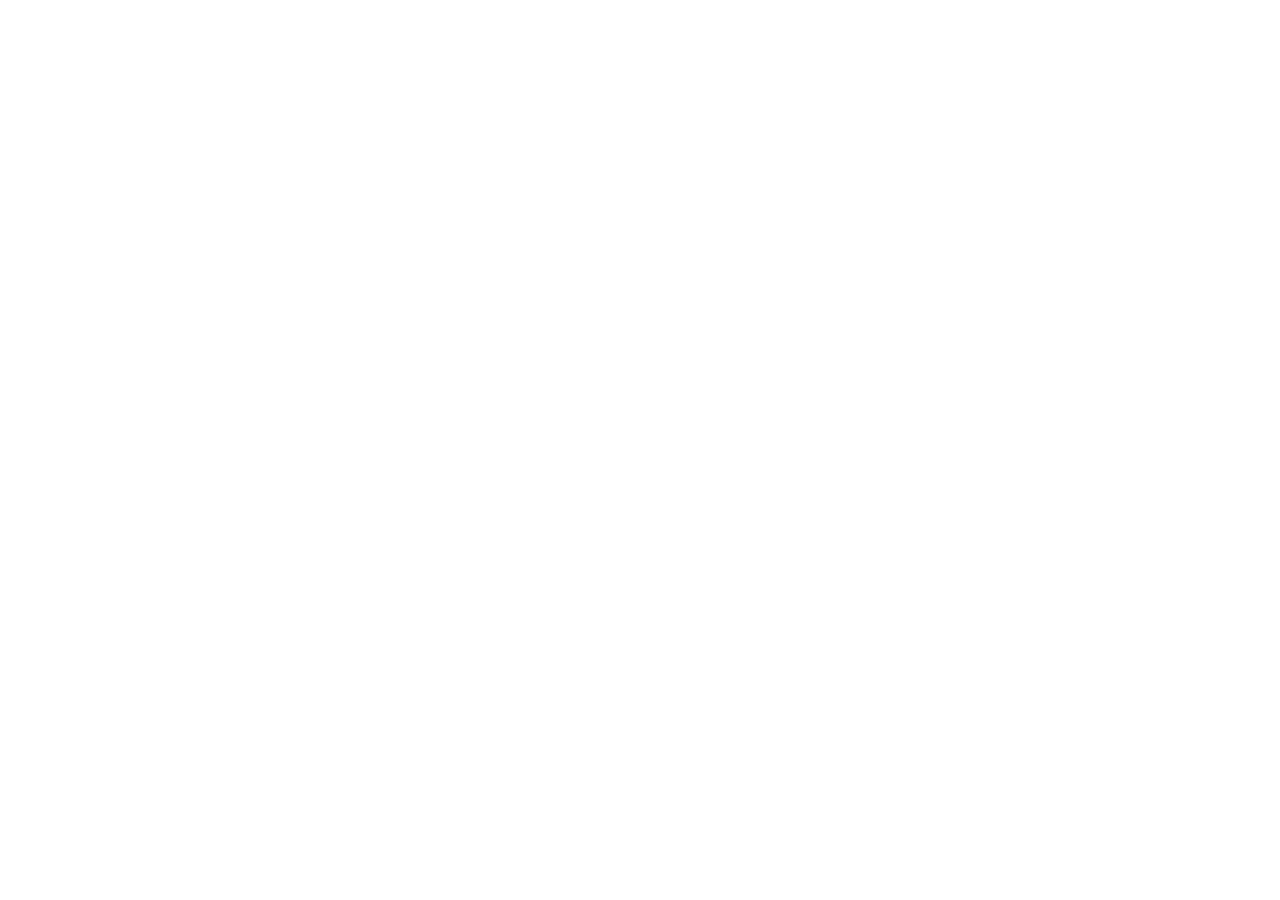
==== commit f54eed33: "Merge insights.html into index.html Modify menu ctrl sec Add notification in header" ====
--- a/insights.html
+++ b/insights.html
@@ -1,4 +1,4 @@
-<!DOCTYPE html>
+<!--doctype html>
 <html lang="en">
   <head>
     <meta charset="UTF-8" />
@@ -78,8 +78,18 @@
         </div>
         <div class="divider"></div>
         <div class="menu-item-sec">
-          <a href="index.html" class="menu-item" style="text-decoration: none; color: inherit;">Dashboard</a>
-          <div class="menu-item">Insights</div>
+          <a
+            href="index.html"
+            class="menu-item"
+            style="text-decoration: none; color: inherit"
+            >Dashboard</a
+          >
+          <a
+            href="insights.html"
+            class="menu-item"
+            style="text-decoration: none; color: inherit"
+            >Insights</a
+          >
           <div class="menu-item">Menu item</div>
           <div class="menu-item">Menu item</div>
           <div class="menu-item">Menu item</div>
@@ -147,7 +157,7 @@
       <div class="pages">
         <div class="page main">
           <div class="page-header">
-            <h1 style="margin: 0;">Insights & Analytics</h1>
+            <h1 style="margin: 0">Insights & Analytics</h1>
             <div class="header-item" id="refreshInsights" title="Refresh data">
               <svg
                 xmlns="http://www.w3.org/2000/svg"
@@ -162,14 +172,16 @@
               >
                 <polyline points="1 4 1 10 7 10"></polyline>
                 <polyline points="23 20 23 14 17 14"></polyline>
-                <path d="M20.49 9A9 9 0 0 0 5.64 5.64M3.51 15A9 9 0 0 0 18.36 18.36"></path>
+                <path
+                  d="M20.49 9A9 9 0 0 0 5.64 5.64M3.51 15A9 9 0 0 0 18.36 18.36"
+                ></path>
               </svg>
             </div>
           </div>
 
           <div class="page-content">
             <div class="insights-grid">
-              <!-- Key Metrics Row -->
+         
               <div class="insights-row">
                 <div class="insight-card large">
                   <div class="insight-label">Total Deliveries</div>
@@ -199,33 +211,45 @@
 
                 <div class="insight-card">
                   <div class="insight-label">Unsafe Issues</div>
-                  <div class="insight-value" id="unsafeDeliveries" style="color: #f44336;">0</div>
+                  <div
+                    class="insight-value"
+                    id="unsafeDeliveries"
+                    style="color: #f44336"
+                  >
+                    0
+                  </div>
                   <div class="insight-detail">Needs attention</div>
                 </div>
               </div>
 
-              <!-- Revenue Metrics -->
+              
               <div class="insights-row">
                 <div class="insight-card full-width">
                   <div class="insight-label">Revenue Breakdown</div>
                   <div class="revenue-breakdown">
                     <div class="revenue-item">
                       <span class="revenue-label">Rider Fees Collected</span>
-                      <span class="revenue-value">₹<span id="totalRiderFees">0</span></span>
+                      <span class="revenue-value"
+                        >$<span id="totalRiderFees">0</span></span
+                      >
                     </div>
                     <div class="revenue-item">
                       <span class="revenue-label">Service Fees Collected</span>
-                      <span class="revenue-value">₹<span id="totalServiceFees">0</span></span>
+                      <span class="revenue-value"
+                        >$<span id="totalServiceFees">0</span></span
+                      >
                     </div>
                     <div class="revenue-item">
                       <span class="revenue-label">Total Revenue</span>
-                      <span class="revenue-value" style="color: #8be93f;">₹<span id="totalRevenue">0</span></span>
-                    </div>
-                  </div>
-                </div>
-              </div>
-
-              <!-- Delivery Status Chart -->
+                      <span class="revenue-value" style="color: #8be93f"
+                        >$<span id="totalRevenue">0</span></span
+                      >
+                    </div>
+                  </div>
+                </div>
+              </div>
+
+           
               <div class="insights-row">
                 <div class="insight-card full-width">
                   <div class="insight-label">Delivery Status Distribution</div>
@@ -233,28 +257,44 @@
                     <div class="chart-bar">
                       <div class="bar-label">Completed</div>
                       <div class="bar-wrapper">
-                        <div class="bar" style="background: #8be93f; width: 0%;" id="barCompleted"></div>
+                        <div
+                          class="bar"
+                          style="background: #8be93f; width: 0%"
+                          id="barCompleted"
+                        ></div>
                       </div>
                       <div class="bar-value" id="valueCompleted">0</div>
                     </div>
                     <div class="chart-bar">
                       <div class="bar-label">Delivering</div>
                       <div class="bar-wrapper">
-                        <div class="bar" style="background: #ff9500; width: 0%;" id="barDelivering"></div>
+                        <div
+                          class="bar"
+                          style="background: #ff9500; width: 0%"
+                          id="barDelivering"
+                        ></div>
                       </div>
                       <div class="bar-value" id="valueDelivering">0</div>
                     </div>
                     <div class="chart-bar">
                       <div class="bar-label">Scheduled</div>
                       <div class="bar-wrapper">
-                        <div class="bar" style="background: #2196f3; width: 0%;" id="barScheduled"></div>
+                        <div
+                          class="bar"
+                          style="background: #2196f3; width: 0%"
+                          id="barScheduled"
+                        ></div>
                       </div>
                       <div class="bar-value" id="valueScheduled">0</div>
                     </div>
                     <div class="chart-bar">
                       <div class="bar-label">Unsafe</div>
                       <div class="bar-wrapper">
-                        <div class="bar" style="background: #f44336; width: 0%;" id="barUnsafe"></div>
+                        <div
+                          class="bar"
+                          style="background: #f44336; width: 0%"
+                          id="barUnsafe"
+                        ></div>
                       </div>
                       <div class="bar-value" id="valueUnsafe">0</div>
                     </div>
@@ -262,7 +302,7 @@
                 </div>
               </div>
 
-              <!-- Top Destinations -->
+             
               <div class="insights-row">
                 <div class="insight-card large">
                   <div class="insight-label">Top Destinations</div>
@@ -271,7 +311,7 @@
                   </div>
                 </div>
 
-                <!-- Top Agents -->
+         
                 <div class="insight-card large">
                   <div class="insight-label">Top Performing Agents</div>
                   <div class="agent-list" id="topAgents">
@@ -280,7 +320,7 @@
                 </div>
               </div>
 
-              <!-- Recent Deliveries -->
+              
               <div class="insights-row">
                 <div class="insight-card full-width">
                   <div class="insight-label">Recent Deliveries</div>
@@ -290,8 +330,8 @@
                 </div>
               </div>
             </div>
-          </div>
-        </div>
+          </div> <!-- End -->
+       <!-- </div>
       </div>
     </div>
 
@@ -304,3 +344,4 @@
     <script src="insights.js"></script>
   </body>
 </html>
+-->
--- a/style.css
+++ b/style.css
@@ -61,15 +61,12 @@
   overflow-y: auto;
   padding-bottom: 100px;
 }
-.main {
-  transform: translateX(0);
-}
 .page.show {
   transform: translateX(0);
 }
-#locationBtn {
-  background: green;
-}
+/* #locationBtn {
+  background: none;
+} */
 .page-header {
   padding: 16px 0 30px;
   display: flex;
@@ -100,7 +97,7 @@
   width: 100%;
   height: 20px;
   padding: 16px;
-  background: hsl(0, 0%, 0%, .1);
+  background: hsl(0, 0%, 0%, 0.1);
   backdrop-filter: blur(10px);
   position: absolute;
   left: 0;
@@ -216,7 +213,7 @@
   transition:
     width 0.3s ease,
     margin-left 0.3s ease;
-    /* 0.5s cubic-bezier(0.175, 0.885, 0.32, 1.275) */
+  /* 0.5s cubic-bezier(0.175, 0.885, 0.32, 1.275) */
 }
 .parent-container.menu #menuBtn {
   margin-right: 6px;
@@ -286,7 +283,15 @@
   width: 40px;
   height: 40px;
   border-radius: 50%;
-  background: rgb(150, 150, 150);
+  /* background: rgba(235, 235, 235, 0.274); */
+  display: flex;
+  align-items: center;
+  justify-content: center;
+}
+.location-info .image svg {
+  width: 26px;
+  height: 26px;
+  stroke-width: 1.2px;
 }
 .location-info .name {
   padding: 3px;
@@ -334,6 +339,10 @@
 }
 .menu-item:hover {
   background: hsl(0, 0%, 96%);
+}
+.menu-item.active {
+  background: hsl(0, 0%, 96%);
+  font-weight: 600;
 }
 .menu-footer {
   display: flex;
@@ -403,7 +412,6 @@
   font-weight: 600;
 }
 .filter-item {
-  min-width: 60px;
   padding: 6px 12px;
   border-radius: 20px;
   background: hsl(0, 0%, 70%, 0.1);
@@ -535,6 +543,12 @@
   align-items: center;
   justify-content: flex-start;
 }
+.current-date {
+  margin-left: 10px;
+  font-size: 14px;
+  color: hsl(0, 0%, 40%);
+  font-weight: 500;
+}
 .code-container {
   flex: 1;
   display: flex;
@@ -603,7 +617,7 @@
   /* width: 24px;
   height: 24px; */
   stroke-width: 2px;
-  stroke: blue;
+  stroke: rgb(59, 59, 59);
 }
 .indicator:hover {
   width: 50px;
@@ -819,3 +833,175 @@
   margin-top: -20px;
   font-weight: 600;
 }
+
+/* ===================== RECEIPTS PAGE STYLES ===================== */
+.receipts-date-container {
+  width: 100%;
+  max-width: 1080px;
+  margin-bottom: 16px;
+  border-radius: 12px;
+  background: hsla(0, 0%, 70%, 0.3);
+  overflow: hidden;
+  box-shadow: 0 2px 4px hsl(0, 0%, 0%, 0.1);
+}
+
+.receipts-date-header {
+  width: 100%;
+  padding: 16px;
+  display: flex;
+  align-items: center;
+  justify-content: space-between;
+  background: hsla(200, 70%, 50%, 0.15);
+  cursor: pointer;
+  transition: background 0.2s ease;
+}
+
+.receipts-date-header:hover {
+  background: hsla(200, 70%, 50%, 0.25);
+}
+
+.receipts-date-label {
+  font-weight: 600;
+  font-size: 16px;
+  color: hsl(0, 0%, 10%);
+}
+
+.receipts-item-count {
+  padding: 4px 12px;
+  border-radius: 20px;
+  background: hsla(0, 0%, 0%, 0.1);
+  font-size: 12px;
+  color: hsl(0, 0%, 30%);
+  margin: 0 auto;
+}
+
+.receipts-expand-btn {
+  width: 32px;
+  height: 32px;
+  border: none;
+  border-radius: 6px;
+  background: hsla(0, 0%, 100%, 0.6);
+  cursor: pointer;
+  display: flex;
+  align-items: center;
+  justify-content: center;
+  font-size: 14px;
+  transition: all 0.2s ease;
+}
+
+.receipts-expand-btn:hover {
+  background: hsla(0, 0%, 100%, 0.9);
+  transform: scale(1.05);
+}
+
+.receipts-expand-btn:active {
+  transform: scale(0.95);
+}
+
+.receipts-bills-container {
+  padding: 12px;
+}
+
+.receipts-bills-list {
+  display: flex;
+  flex-direction: column;
+  gap: 12px;
+}
+
+.receipts-bill-item {
+  padding: 12px;
+  border-radius: 8px;
+  background: hsla(0, 0%, 100%, 0.7);
+  border-left: 4px solid rgb(255, 115, 0);
+  transition: all 0.2s ease;
+}
+
+.receipts-bill-item:hover {
+  background: hsla(0, 0%, 100%, 0.95);
+  box-shadow: 0 2px 6px hsl(0, 0%, 0%, 0.1);
+}
+
+.receipts-bill-header {
+  display: flex;
+  justify-content: space-between;
+  align-items: flex-start;
+  margin-bottom: 8px;
+  padding-bottom: 8px;
+  border-bottom: 1px solid hsla(0, 0%, 0%, 0.1);
+}
+
+.receipts-bill-info h4 {
+  font-size: 14px;
+  font-weight: 600;
+  color: hsl(0, 0%, 10%);
+  margin-bottom: 4px;
+}
+
+.receipts-bill-info p {
+  font-size: 12px;
+  color: hsl(0, 0%, 40%);
+}
+
+.receipts-bill-details {
+  display: flex;
+  flex-direction: column;
+  align-items: flex-end;
+  gap: 4px;
+  text-align: right;
+}
+
+.receipts-bill-details span {
+  font-size: 12px;
+  color: hsl(0, 0%, 30%);
+}
+
+.receipts-bill-date {
+  font-size: 11px;
+  color: hsl(0, 0%, 50%);
+  font-style: italic;
+}
+
+.receipts-bill-body {
+  display: flex;
+  flex-direction: column;
+  gap: 8px;
+}
+
+.receipts-bill-row {
+  display: flex;
+  justify-content: space-between;
+  font-size: 12px;
+  padding: 4px 0;
+}
+
+.receipts-label {
+  font-weight: 500;
+  color: hsl(0, 0%, 40%);
+  min-width: 70px;
+}
+
+.receipts-bill-row span:last-child {
+  color: hsl(0, 0%, 20%);
+  font-weight: 500;
+}
+
+@media (max-width: 600px) {
+  .receipts-date-header {
+    flex-wrap: wrap;
+    gap: 8px;
+  }
+
+  .receipts-item-count {
+    order: -1;
+  }
+
+  .receipts-bill-header {
+    flex-direction: column;
+    gap: 8px;
+  }
+
+  .receipts-bill-details {
+    align-items: flex-start;
+    text-align: left;
+  }
+}
--- a/insights.css
+++ b/insights.css
@@ -1,4 +1,13 @@
 /* Insights Page Styles */
+
+#insightsPage {
+  transform: translateX(100%);
+  transition: 0.2s ease;
+}
+
+#insightsPage.show {
+  transform: translateX(0%);
+}
 
 .insights-grid {
   width: 100%;
